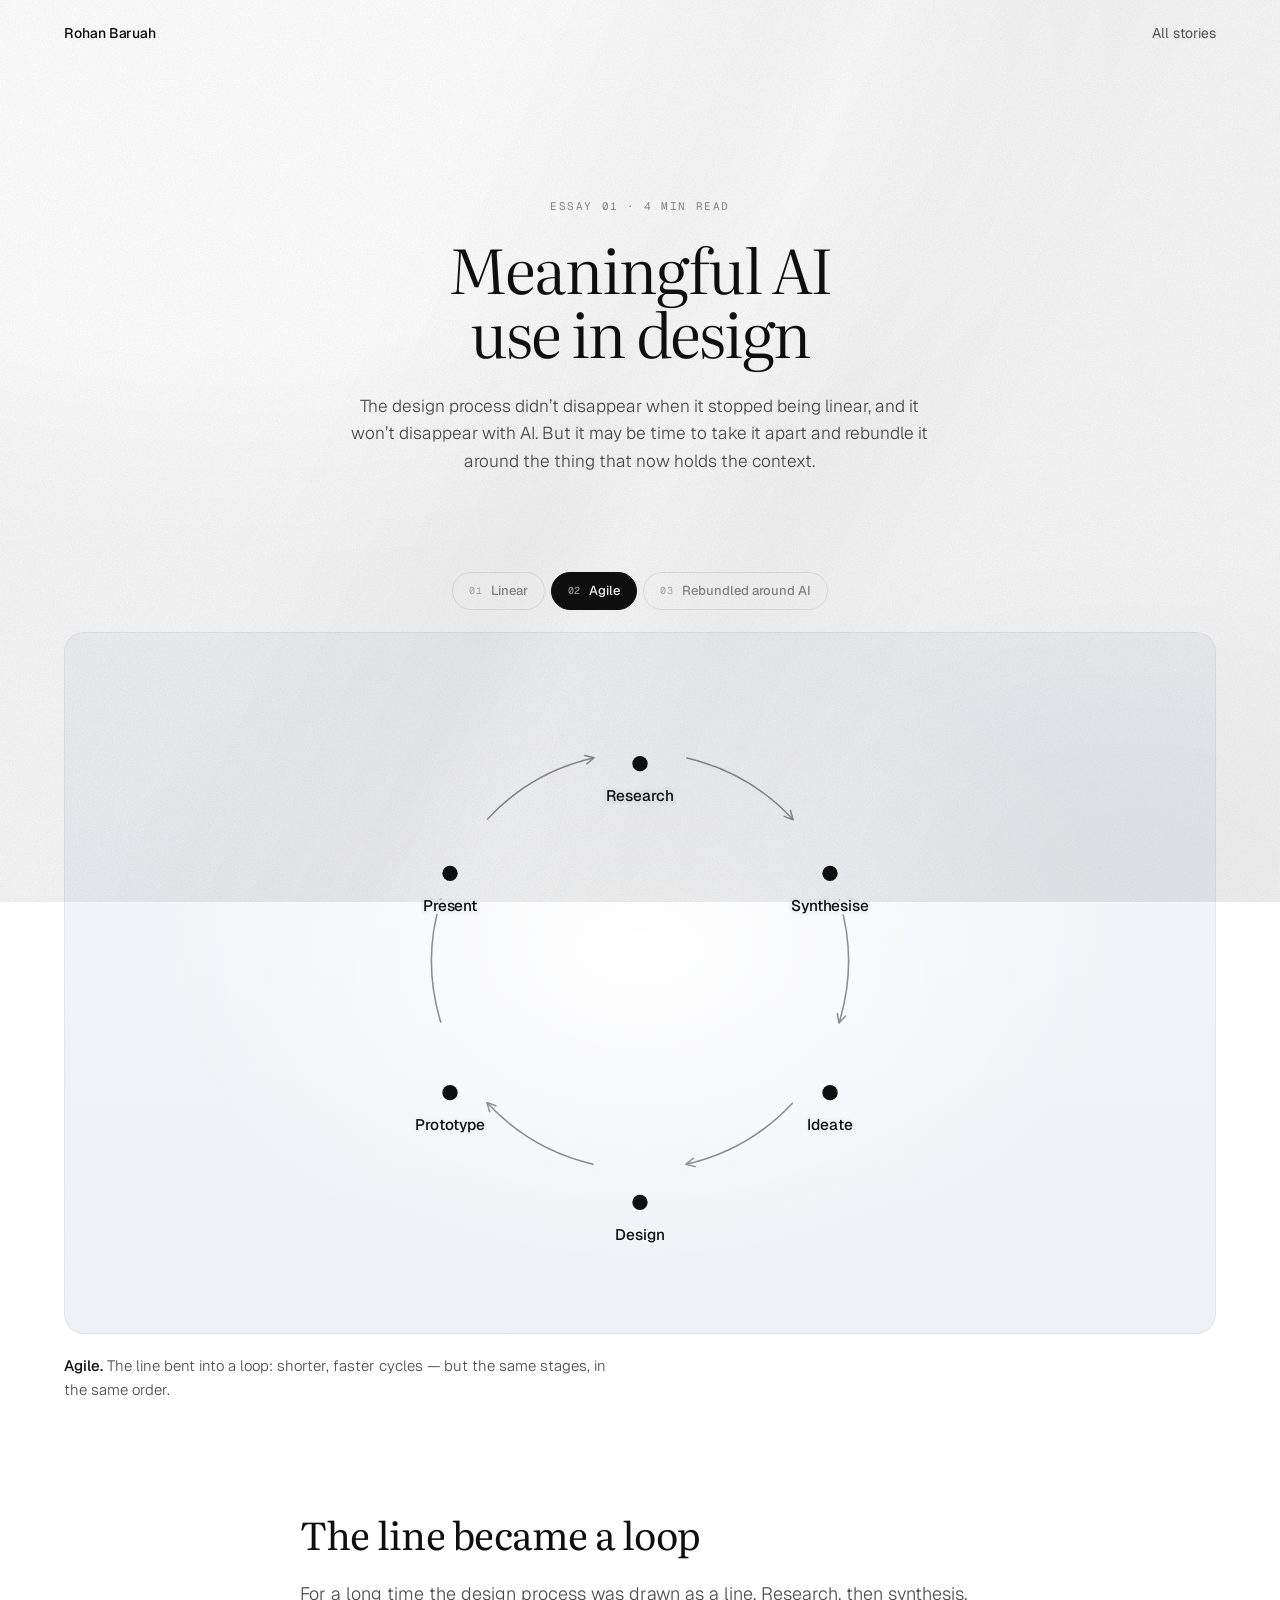
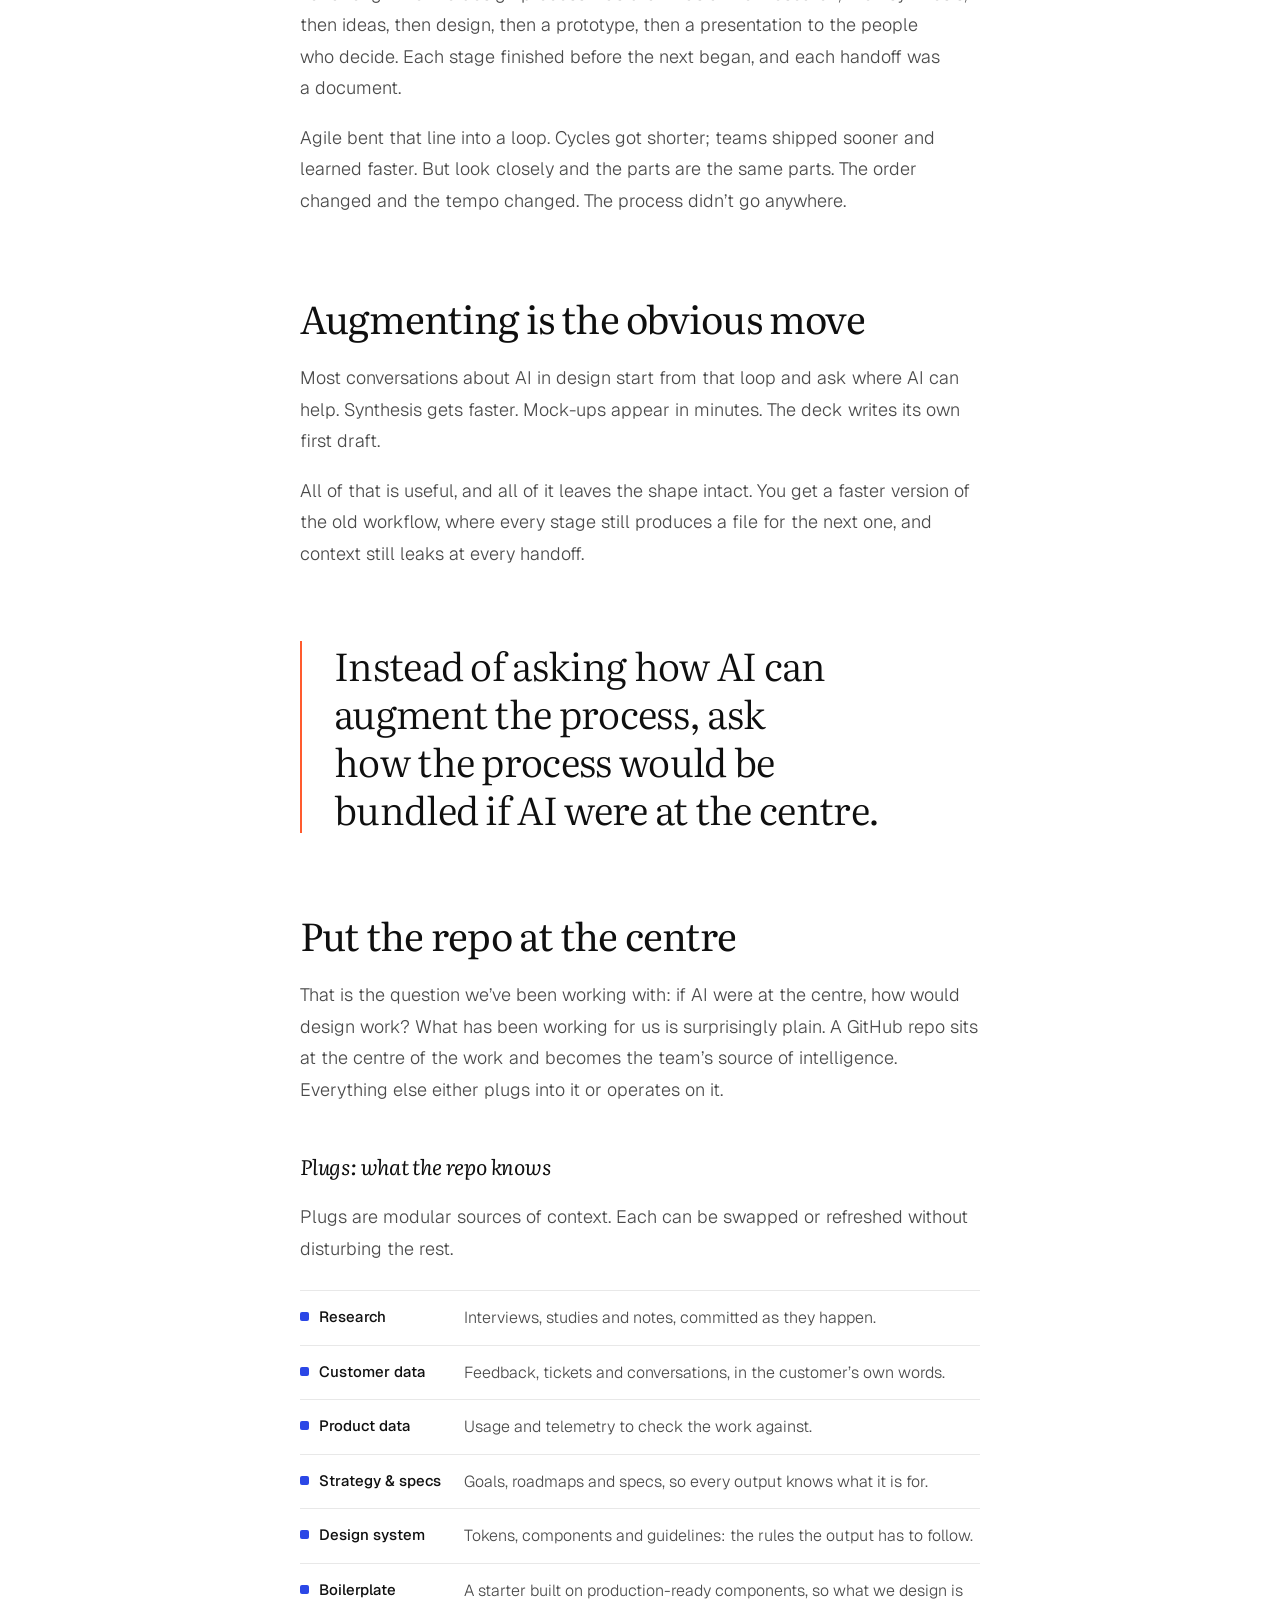
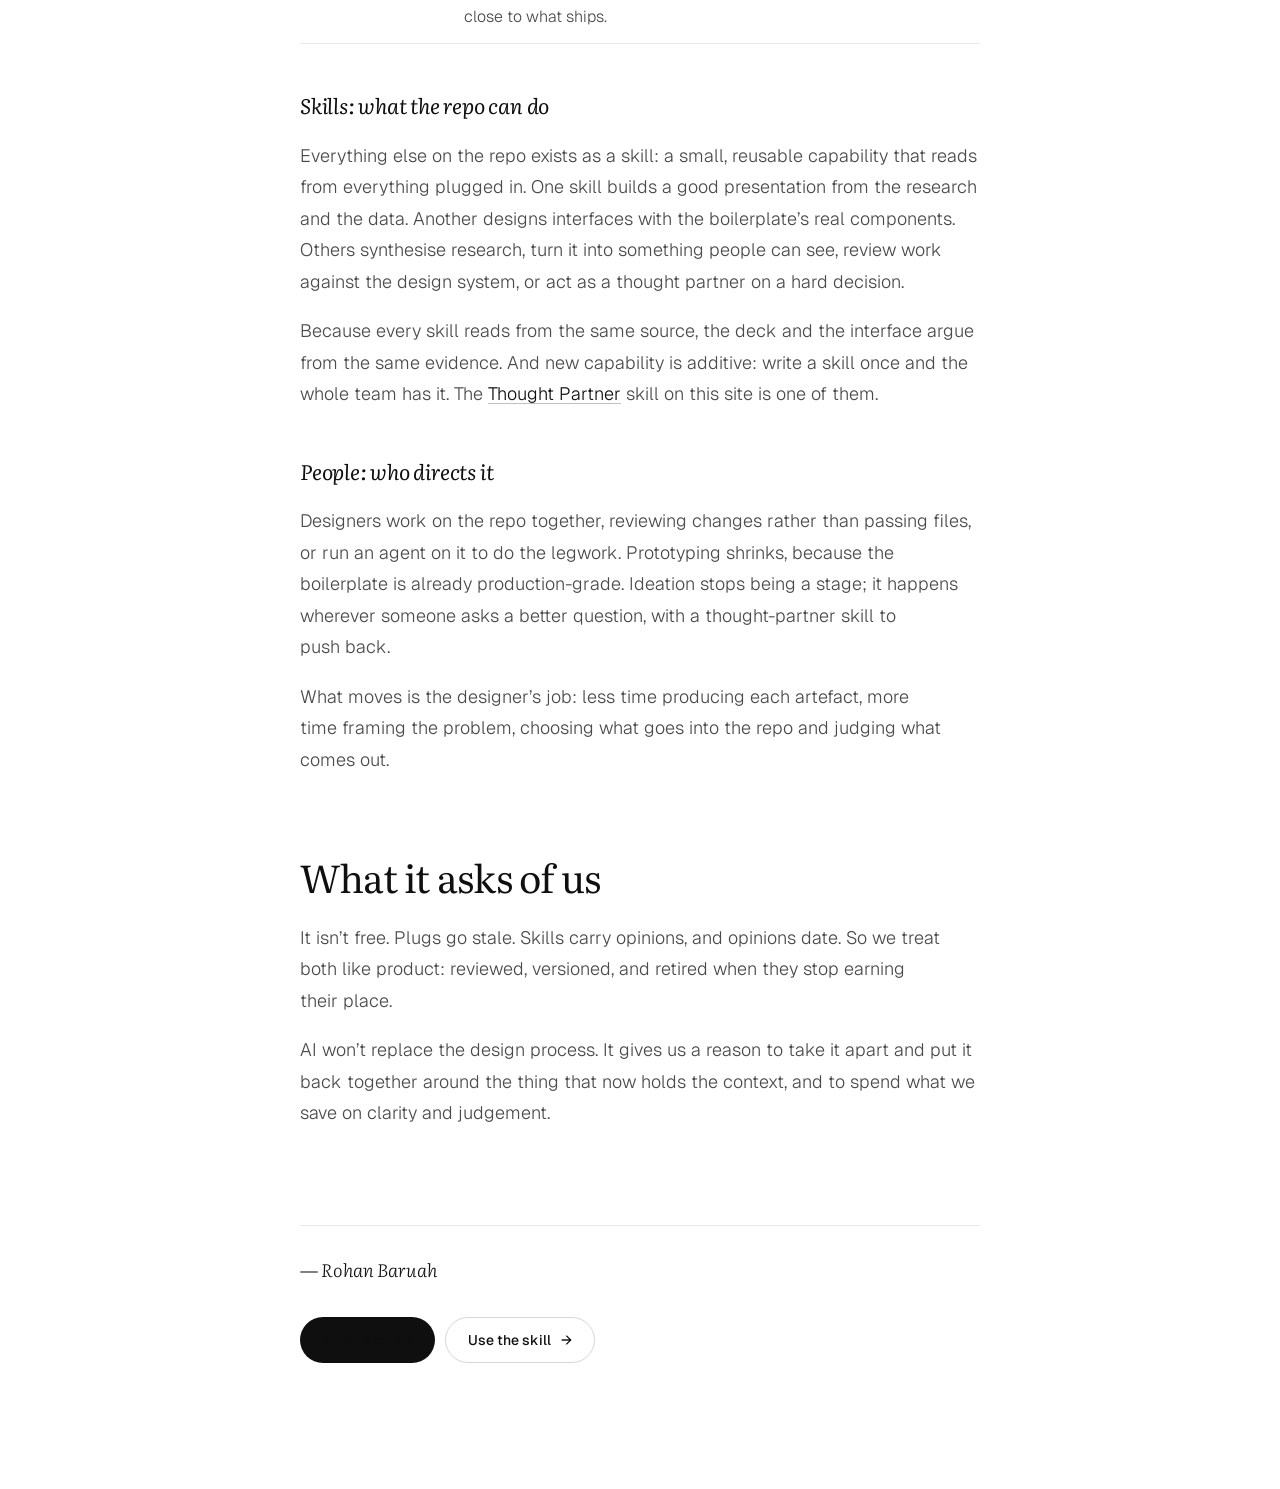
==== meaningful-ai-use-in-design.html @ e4d8b241 "Add files via upload" ====
<!doctype html>
<html lang="en">
<head>
  <meta charset="utf-8" />
  <meta name="viewport" content="width=device-width, initial-scale=1, viewport-fit=cover" />
  <title>Meaningful AI use in design — Rohan Baruah</title>
  <meta name="description" content="The design process didn’t disappear when it stopped being linear, and it won’t disappear with AI. It may be time to rebundle it around a repo that holds the context." />
  <link rel="icon" href="favicon.ico" sizes="any" />
  <link rel="icon" type="image/png" sizes="32x32" href="assets/favicon-32.png" />
  <link rel="apple-touch-icon" href="assets/apple-touch-icon.png" />
  <meta property="og:type" content="article" />
  <meta property="og:site_name" content="Rohan Baruah" />
  <meta property="og:title" content="Meaningful AI use in design — Rohan Baruah" />
  <meta property="og:description" content="The design process didn’t disappear when it stopped being linear, and it won’t disappear with AI. It may be time to rebundle it around a repo that holds the context." />
  <meta property="og:url" content="__SITE__meaningful-ai-use-in-design.html" />
  <meta property="og:image" content="__SITE__assets/og.png" />
  <meta property="og:image:width" content="1200" />
  <meta property="og:image:height" content="630" />
  <meta name="twitter:card" content="summary_large_image" />
  <meta name="theme-color" content="#FFFFFF" />
  <link rel="preconnect" href="https://fonts.googleapis.com" />
  <link rel="preconnect" href="https://fonts.gstatic.com" crossorigin />
  <link href="https://fonts.googleapis.com/css2?family=Literata:ital,opsz,wght@0,7..72,200..600;1,7..72,200..600&family=Geist:wght@300;400;500&family=Geist+Mono:wght@400&display=swap" rel="stylesheet" />
  <link rel="stylesheet" href="styles.css" />
  <script>document.documentElement.classList.add('js')</script>
</head>
<body class="is-ready page-article">
  <header class="nav" aria-label="Primary">
    <a class="nav__mark" href="index.html">Rohan Baruah</a>
    <nav class="nav__links"><a href="index.html#stories">All stories</a></nav>
  </header>

  <main>
    <header class="art__head">
      <p class="eyebrow">Essay 01 · 4 min read</p>
      <h1 class="art__title">Meaningful AI use in design</h1>
      <p class="art__dek">The design process didn’t disappear when it stopped being linear, and it won’t disappear with AI. But it may be time to take it apart and rebundle it around the thing that now holds the context.</p>
    </header>

    <!-- Interactive figure: linear → agile → rebundled around a repo -->
    <figure class="rb" id="rebundle" aria-labelledby="rb-cap">
      <div class="rb__tabs" role="group" aria-label="How the design process has been shaped">
        <button type="button" class="rb__tab" data-state="linear" aria-pressed="true"><span>01</span>Linear</button>
        <button type="button" class="rb__tab" data-state="agile" aria-pressed="false"><span>02</span>Agile</button>
        <button type="button" class="rb__tab" data-state="hub" aria-pressed="false"><span>03</span>Rebundled around AI</button>
      </div>
      <div class="rb__canvas"><svg class="rb__svg" role="img" aria-label="Diagram of the design process: first as a line, then as a loop, then rebundled around a central repo with plugs feeding it and skills operating on it."></svg></div>
      <figcaption class="rb__foot">
        <p class="rb__cap" id="rb-cap" aria-live="polite"></p>
        <ul class="rb__legend" aria-label="Legend">
          <li><i class="lg lg--plug"></i>Plug — what the repo knows</li>
          <li><i class="lg lg--skill"></i>Skill — what the repo can do</li>
          <li><i class="lg lg--person"></i>People — who directs it</li>
        </ul>
      </figcaption>
    </figure>

    <article class="art__body">
      <h2>The line became a loop</h2>
      <p>For a long time the design process was drawn as a line. Research, then synthesis, then ideas, then design, then a prototype, then a presentation to the people who decide. Each stage finished before the next began, and each handoff was a document.</p>
      <p>Agile bent that line into a loop. Cycles got shorter; teams shipped sooner and learned faster. But look closely and the parts are the same parts. The order changed and the tempo changed. The process didn’t go anywhere.</p>

      <h2>Augmenting is the obvious move</h2>
      <p>Most conversations about AI in design start from that loop and ask where AI can help. Synthesis gets faster. Mock-ups appear in minutes. The deck writes its own first draft.</p>
      <p>All of that is useful, and all of it leaves the shape intact. You get a faster version of the old workflow, where every stage still produces a file for the next one, and context still leaks at every handoff.</p>

      <blockquote class="art__pull">Instead of asking how AI can augment the process, ask how the process would be bundled if AI were at the centre.</blockquote>

      <h2>Put the repo at the centre</h2>
      <p>That is the question we’ve been working with: if AI were at the centre, how would design work? What has been working for us is surprisingly plain. A GitHub repo sits at the centre of the work and becomes the team’s source of intelligence. Everything else either plugs into it or operates on it.</p>

      <h3>Plugs: what the repo knows</h3>
      <p>Plugs are modular sources of context. Each can be swapped or refreshed without disturbing the rest.</p>
      <dl class="art__list">
        <div><dt>Research</dt><dd>Interviews, studies and notes, committed as they happen.</dd></div>
        <div><dt>Customer data</dt><dd>Feedback, tickets and conversations, in the customer’s own words.</dd></div>
        <div><dt>Product data</dt><dd>Usage and telemetry to check the work against.</dd></div>
        <div><dt>Strategy &amp; specs</dt><dd>Goals, roadmaps and specs, so every output knows what it is for.</dd></div>
        <div><dt>Design system</dt><dd>Tokens, components and guidelines: the rules the output has to follow.</dd></div>
        <div><dt>Boilerplate</dt><dd>A starter built on production-ready components, so what we design is close to what ships.</dd></div>
      </dl>

      <h3>Skills: what the repo can do</h3>
      <p>Everything else on the repo exists as a skill: a small, reusable capability that reads from everything plugged in. One skill builds a good presentation from the research and the data. Another designs interfaces with the boilerplate’s real components. Others synthesise research, turn it into something people can see, review work against the design system, or act as a thought partner on a hard decision.</p>
      <p>Because every skill reads from the same source, the deck and the interface argue from the same evidence. And new capability is additive: write a skill once and the whole team has it. The <a href="index.html#skill">Thought Partner</a> skill on this site is one of them.</p>

      <h3>People: who directs it</h3>
      <p>Designers work on the repo together, reviewing changes rather than passing files, or run an agent on it to do the legwork. Prototyping shrinks, because the boilerplate is already production-grade. Ideation stops being a stage; it happens wherever someone asks a better question, with a thought-partner skill to push back.</p>
      <p>What moves is the designer’s job: less time producing each artefact, more time framing the problem, choosing what goes into the repo and judging what comes out.</p>

      <h2>What it asks of us</h2>
      <p>It isn’t free. Plugs go stale. Skills carry opinions, and opinions date. So we treat both like product: reviewed, versioned, and retired when they stop earning their place.</p>
      <p>AI won’t replace the design process. It gives us a reason to take it apart and put it back together around the thing that now holds the context, and to spend what we save on clarity and judgement.</p>

      <footer class="art__end">
        <p class="art__sign">— Rohan Baruah</p>
        <div class="art__next">
          <a class="btn btn--ink" href="index.html#stories"><span aria-hidden="true">←</span> All stories</a>
          <a class="btn btn--ghost" href="index.html#skill">Use the skill <span aria-hidden="true">→</span></a>
        </div>
      </footer>
    </article>
  </main>

  <script src="ai-figure.js" defer></script>
</body>
</html>
---- styles.css ----
/* ──────────────────────────────────────────────
   Clarity & Judgement — landing page
   Display: Literata (optical sizes) · Body: Geist · Labels: Geist Mono
   ────────────────────────────────────────────── */

:root {
  /* Light — neutral, no warmth */
  --white: #FFFFFF;
  --mist: #F3F3F2;          /* Stories ground: just enough tone for light to read */
  --tile: #FAFAFA;
  --ink: #0F0F0F;
  --ink-2: #4A4A4A;
  --ink-3: #8C8C8C;
  --rule: rgba(0, 0, 0, .09);

  /* Dark */
  --night: #0A0A0A;
  --moon: #F2F2F2;
  --moon-2: #A3A3A3;
  --moon-3: #6B6B6B;
  --line-d: rgba(255, 255, 255, .1);

  --accent: #C4522A;
  --cobalt: #2B47E6;
  --ember: #FF5B2E;

  /* Type */
  --serif: "Literata", "Iowan Old Style", Georgia, serif;
  --sans: "Geist", ui-sans-serif, system-ui, -apple-system, "Segoe UI", sans-serif;
  --mono: "Geist Mono", ui-monospace, "SF Mono", Menlo, monospace;

  /* Type scale — one ladder for the whole site
     display  · the single word that opens the site
     h1       · section statements
     h2       · sub-statements, card names
     h3       · item titles
     lead     · the sentence that follows a headline
     body / small / label */
  --fs-display: clamp(64px, 12vw, 176px);
  --fs-h1: clamp(38px, 4.8vw, 64px);
  --fs-h2: clamp(28px, 3vw, 40px);
  --fs-h3: clamp(21px, 1.6vw, 24px);
  --fs-lead: clamp(17px, 1.35vw, 20px);
  --fs-body: 16px;
  --fs-small: 14px;
  --fs-label: 11px;

  --gutter: clamp(20px, 5vw, 72px);
  --ease: cubic-bezier(.2, .7, .1, 1);
}

*, *::before, *::after { box-sizing: border-box; }
html { scroll-behavior: smooth; -webkit-text-size-adjust: 100%; overflow-x: clip; }
body {
  margin: 0;
  background: var(--white);
  color: var(--ink);
  font-family: var(--sans);
  font-size: var(--fs-body);
  font-weight: 400;
  line-height: 1.6;
  -webkit-font-smoothing: antialiased;
  -moz-osx-font-smoothing: grayscale;
  text-rendering: optimizeLegibility;
  font-feature-settings: "ss01", "cv11";
  transition: background-color 1s var(--ease);
}
body.is-dark { background: var(--night); }

/* Frosted glass — a fixed pane over the page: fine grain + soft, uneven diffusion */
body::after {
  content: ""; position: fixed; inset: -2px; z-index: 45; pointer-events: none;
  background-image:
    url("data:image/svg+xml,%3Csvg xmlns='http://www.w3.org/2000/svg' width='220' height='220'%3E%3Cfilter id='n'%3E%3CfeTurbulence type='fractalNoise' baseFrequency='.85' numOctaves='3' stitchTiles='stitch'/%3E%3CfeColorMatrix values='0 0 0 0 0 0 0 0 0 0 0 0 0 0 0 0 0 0 .065 0'/%3E%3C/filter%3E%3Crect width='100%25' height='100%25' filter='url(%23n)'/%3E%3C/svg%3E"),
    radial-gradient(70% 55% at 18% 8%, rgba(0,0,0,0), rgba(0,0,0,0) 55%, rgba(0,0,0,.03)),
    radial-gradient(60% 50% at 88% 96%, rgba(20,30,60,.035), rgba(0,0,0,0) 70%),
    linear-gradient(115deg, rgba(0,0,0,0) 30%, rgba(0,0,0,.022) 46%, rgba(0,0,0,0) 52%, rgba(0,0,0,.014) 60%, rgba(0,0,0,0) 72%);
  background-size: 220px 220px, 100% 100%, 100% 100%, 100% 100%;
  mix-blend-mode: multiply;
  transition: opacity 1s var(--ease);
}
body.is-dark::after { mix-blend-mode: screen; opacity: .5; }

img, svg { display: block; max-width: 100%; }
a { color: inherit; text-decoration: none; }
::selection { background: var(--ink); color: var(--white); }

.visually-hidden {
  position: absolute !important; width: 1px; height: 1px; overflow: hidden;
  clip: rect(0 0 0 0); white-space: nowrap;
}

/* ── Type roles ── */
.serif, .hero__title, .stories__title, .skill__title, .skillcard__name, .work__lead, .essay__title {
  font-family: var(--serif);
  font-optical-sizing: auto;
  font-weight: 350;
}
.eyebrow, .essay__meta, .logos__label, .skillcard__tag, .skillcard__works li, .skillcard__how summary {
  font-family: var(--mono);
  font-size: var(--fs-label);
  font-weight: 400;
  letter-spacing: .14em;
  text-transform: uppercase;
}
.eyebrow { color: var(--ink-3); margin: 0 0 20px; }

/* ───────────── Nav ───────────── */
.nav {
  position: fixed; inset: 0 0 auto 0; z-index: 50;
  display: flex; justify-content: space-between; align-items: center;
  padding: 22px var(--gutter);
  color: #fff;
  mix-blend-mode: difference;
  font-size: var(--fs-small);
  opacity: 0;
  transition: opacity 1s var(--ease) 2.4s;
}
.is-ready .nav { opacity: 1; }
.nav__mark { font-weight: 500; letter-spacing: -.005em; }
.nav__links { display: flex; gap: clamp(16px, 3vw, 36px); }
.nav__links a { opacity: .72; transition: opacity .3s; }
.nav__links a:hover { opacity: 1; }

/* ───────────── Buttons ───────────── */
.btn {
  display: inline-flex; align-items: center; justify-content: center; gap: 10px;
  height: 46px; padding: 0 22px;
  border-radius: 999px;
  white-space: nowrap;
  font-size: var(--fs-small); font-weight: 500; letter-spacing: .005em;
  transition: transform .5s var(--ease), background-color .3s, color .3s, border-color .3s, box-shadow .5s var(--ease);
  -webkit-tap-highlight-color: transparent;
}
.btn:active { transform: scale(.98); }
.btn--ink { background: var(--ink); color: var(--white); }
.btn--ink:hover { box-shadow: 0 10px 30px -14px rgba(0,0,0,.5); transform: translateY(-1px); }
.btn--ghost { color: var(--ink); border: 1px solid rgba(0,0,0,.16); background: transparent; }
.btn--ghost:hover { border-color: var(--ink); }
.btn--light { background: var(--moon); color: var(--night); }
.btn--light:hover { background: #fff; box-shadow: 0 0 0 6px rgba(255,255,255,.06); }
.btn__meta { font-family: var(--mono); font-size: var(--fs-label); font-weight: 400; opacity: .5; }

.fold { position: relative; }

/* ───────────── Fold 1 · Hero ─────────────
   The page loads in: a soft grey veil lifts to clean white,
   then "Clarity" resolves out of a blur, then the line follows. */
.fold--hero {
  min-height: 100vh; min-height: 100svh;
  display: grid; place-items: center;
  padding: 16vh var(--gutter) 12vh;
  background: var(--white);
  overflow: hidden;
}
.hero__veil {
  position: absolute; inset: 0; z-index: 1; pointer-events: none;
  background: radial-gradient(120% 100% at 50% 45%, #E4E4E3 0%, #D6D6D5 100%);
}
.is-ready .hero__veil { animation: lift 1.8s var(--ease) .15s forwards; }
@keyframes lift { to { opacity: 0; } }

.hero__copy { position: relative; z-index: 2; text-align: center; max-width: 960px; }
.hero__title {
  margin: 0;
  font-size: var(--fs-display);
  font-weight: 300;
  line-height: .95;
  letter-spacing: -.04em;
  opacity: 0;
  filter: blur(22px);
}
.is-ready .hero__title { animation: focus 2.4s var(--ease) .9s forwards; }
@keyframes focus {
  0%   { opacity: 0;  filter: blur(22px); letter-spacing: .02em; }
  50%  { opacity: .75; filter: blur(5px); }
  100% { opacity: 1;  filter: blur(0);    letter-spacing: -.04em; }
}
.hero__line {
  margin: clamp(16px, 2vw, 26px) auto 0;
  font-size: var(--fs-lead);
  font-weight: 300;
  line-height: 1.5;
  color: var(--ink-2);
  max-width: 34em; text-wrap: balance;
}
.br-sm { display: none; }
.hero__cta { display: flex; gap: 10px; justify-content: center; flex-wrap: wrap; margin-top: clamp(32px, 4vw, 48px); }
.hero__about {
  max-width: 31em; margin: clamp(28px, 3.4vw, 40px) auto 0;
  font-size: 15px; font-weight: 300; line-height: 1.7; color: var(--ink-3);
  text-wrap: pretty;
}
.hero__line, .hero__about, .hero__cta { opacity: 0; transform: translateY(8px); }
.is-ready .hero__about { animation: rise 1.3s var(--ease) 2.6s forwards; }
.is-ready .hero__line { animation: rise 1.3s var(--ease) 2.3s forwards; }
.is-ready .hero__cta  { animation: rise 1.3s var(--ease) 3s forwards; }
@keyframes rise { to { opacity: 1; transform: none; } }

.scroll-cue {
  position: absolute; left: 50%; bottom: 28px; z-index: 2; transform: translateX(-50%);
  width: 1px; height: 44px; overflow: hidden;
  opacity: 0; transition: opacity 1s var(--ease) 3.4s;
}
.is-ready .scroll-cue { opacity: 1; }
.scroll-cue span {
  position: absolute; inset: 0; background: var(--ink-3);
  animation: cue 2.4s var(--ease) infinite;
}
@keyframes cue { 0% { transform: translateY(-100%); } 60%, 100% { transform: translateY(100%); } }

/* ───────────── Fold 2 · Stories ─────────────
   No fixture — just light rising from below the sentence. */
.fold--stories {
  background: linear-gradient(to bottom, var(--white) 0, var(--mist) clamp(120px, 22vh, 220px));
  padding-bottom: clamp(96px, 16vh, 180px);
  overflow-x: clip;
}
.stories__stage {
  position: relative;
  text-align: center;
  padding: clamp(120px, 22vh, 220px) var(--gutter) clamp(80px, 12vh, 130px);
}
.uplight { position: absolute; inset: 0; pointer-events: none; }
.uplight__beam {
  position: absolute; left: 50%; bottom: 0;
  width: min(110vw, 1000px); height: 120%;
  transform: translateX(-50%);
  filter: blur(34px);
  opacity: var(--lit, 0);
}
.uplight__beam::before {
  content: ""; position: absolute; inset: 0;
  clip-path: polygon(47% 100%, 53% 100%, 100% 0, 0 0);
  background: linear-gradient(to top, rgba(255,255,255,1) 0%, rgba(255,255,255,.75) 40%, rgba(255,255,255,0) 95%);
}
.uplight__pool {
  position: absolute; left: 50%; top: 58%;
  width: min(100vw, 900px); height: 70%;
  transform: translate(-50%, -50%);
  background: radial-gradient(closest-side, #fff, rgba(255,255,255,.6) 55%, rgba(255,255,255,0));
  opacity: var(--lit, 0);
}
.stories__stage .eyebrow, .stories__title { position: relative; z-index: 2; }
.stories__title {
  margin: 0;
  font-size: var(--fs-h1);
  line-height: 1.05;
  letter-spacing: -.025em;
  opacity: calc(.25 + var(--lit, 0) * .75);
  filter: blur(calc((1 - var(--lit, 0)) * 3px));
}
.stories__title em { font-style: italic; color: var(--ink-3); }

.essays {
  display: grid;
  grid-template-columns: repeat(3, minmax(0, 1fr));
  gap: clamp(20px, 2.4vw, 32px);
  max-width: 1280px;
  margin: 0 auto;
  padding: 0 var(--gutter);
  position: relative; z-index: 2;
}
.essay { display: block; }
.essay__thumb {
  margin: 0;
  aspect-ratio: 4 / 3;
  border-radius: 4px;
  overflow: hidden;
  position: relative;
  background: var(--white);
  box-shadow: 0 0 0 1px var(--rule);
  transition: transform .8s var(--ease), box-shadow .8s var(--ease);
}
.essay__thumb::after {
  content: ""; position: absolute; inset: 0; pointer-events: none;
  background: radial-gradient(50% 60% at var(--mx, 50%) var(--my, 0%), rgba(255,255,255,.16), rgba(255,255,255,0) 70%);
  opacity: 0; transition: opacity .6s var(--ease);
}
.essay:not(.is-soon):hover .essay__thumb { transform: translateY(-4px); box-shadow: 0 0 0 1px var(--rule), 0 24px 50px -30px rgba(0,0,0,.3); }
.essay:not(.is-soon):hover .essay__thumb::after { opacity: 1; }
.essay__thumb svg { width: 100%; height: 100%; }

.t-line { fill: none; stroke: #fff; stroke-width: 1.3; stroke-linecap: round; stroke-linejoin: round; }
.t-ghost { stroke-dasharray: 3 5; opacity: .5; }
.t-accent { stroke: #FFD27A; stroke-width: 1.6; stroke-dasharray: 200; stroke-dashoffset: 0; }
@keyframes draw { from { stroke-dashoffset: 200; } to { stroke-dashoffset: 0; } }
.t-dot { fill: #FFD27A; }
.t-smoke path { stroke-width: 1.1; opacity: .7; transform-origin: 50% 100%; transform-box: fill-box; }
.t-base { stroke: #fff; stroke-width: 1.3; stroke-linecap: round; opacity: .8; }

/* Meaningful AI — scattered tools rebundle around the repo on hover */
.t-field circle { fill: #fff; transition: transform 1.4s var(--ease); }
.essay:hover .t-field circle { transform: translate(var(--dx), var(--dy)); }
.t-glow { opacity: .5; transition: opacity 1s var(--ease); }
.essay:hover .t-glow { opacity: 1; }
.t-repo rect { fill: rgba(255,255,255,.1); stroke: #fff; stroke-width: 1.4; }
.t-repo path { fill: none; stroke: #fff; stroke-width: 1.4; stroke-linecap: round; }
.t-repo circle { fill: #fff; }
.t-node { transform: translate(var(--x0), var(--y0)); transition: transform 1.1s var(--ease); }
.t-node:nth-of-type(odd) { transition-delay: .06s; }
.essay:hover .t-node { transform: translate(var(--x1), var(--y1)); }
.t-plug rect { fill: var(--ember); }
.t-skill circle { fill: #fff; }
.t-wires path { fill: none; stroke: #fff; stroke-width: 1.1; opacity: .55; stroke-dasharray: 1; stroke-dashoffset: 1; transition: stroke-dashoffset .9s var(--ease) 0s; }
.essay:hover .t-wires path { stroke-dashoffset: 0; transition-delay: .7s; }

/* To process or not to — same principles, different dosage */
.t-ticks path { fill: none; stroke: rgba(255,255,255,.45); stroke-width: 1.2; stroke-linecap: round; }
.t-track rect { transition: opacity .6s var(--ease); }
.t-head { stroke: #fff; stroke-width: 1.5; stroke-linecap: round; opacity: 0; }
.essay:hover .t-head { animation: sweep 2.6s var(--ease) infinite; }
@keyframes sweep { 0% { opacity: 0; transform: translateX(0); } 8% { opacity: .9; } 85% { opacity: .9; } 100% { opacity: 0; transform: translateX(304px); } }

/* Coming soon */
.essay.is-soon { cursor: default; }
.essay.is-soon .essay__thumb { filter: saturate(.35); opacity: .5; }
.essay.is-soon .essay__title { color: var(--ink-3); }
.essay.is-soon .essay__title::after { content: none; }

.essay__meta { display: flex; justify-content: space-between; margin-top: 18px; color: var(--ink-3); }
.essay__title {
  margin: 8px 0 0;
  font-size: var(--fs-h3);
  font-weight: 400;
  line-height: 1.25; letter-spacing: -.01em;
}
.essay__title::after {
  content: " →"; font-family: var(--sans); font-size: .7em;
  display: inline-block; opacity: 0; transform: translateX(-6px);
  transition: opacity .5s var(--ease), transform .5s var(--ease);
}
.essay:hover .essay__title::after { opacity: .5; transform: none; }

/* ───────────── Fold 3 · Skill (dark) ───────────── */
.fold--skill {
  min-height: 100vh; min-height: 100svh;
  display: grid; align-items: center;
  padding: clamp(110px, 16vh, 180px) var(--gutter);
  color: var(--moon);
  overflow: hidden;
}
.fold--skill .eyebrow { color: var(--moon-3); }
.skill__glow {
  position: absolute; right: -10vw; top: 50%;
  width: 90vw; height: 90vw; max-width: 1100px; max-height: 1100px;
  transform: translateY(-50%);
  background: radial-gradient(closest-side, rgba(255,255,255,.08), rgba(255,255,255,.025) 50%, rgba(255,255,255,0));
  pointer-events: none;
  opacity: 0; transition: opacity 1.6s var(--ease) .3s;
}
.is-dark .skill__glow { opacity: 1; }
.skill__grid {
  position: relative;
  max-width: 1280px; width: 100%; margin: 0 auto;
  display: grid; grid-template-columns: 1.2fr .8fr; gap: clamp(48px, 7vw, 120px); align-items: center;
}
.skill__title {
  margin: 0;
  font-size: var(--fs-h1);
  line-height: 1.08; letter-spacing: -.025em;
}
.skill__title em { font-style: italic; color: var(--moon-2); }
.skill__desc {
  max-width: 32em;
  margin: clamp(22px, 2.6vw, 32px) 0 0;
  font-size: var(--fs-lead); font-weight: 300; line-height: 1.6;
  color: var(--moon-2);
}
.skill__desc--em { margin-top: 14px; color: var(--moon); font-weight: 400; }

.skillcard {
  position: relative;
  padding: clamp(28px, 3vw, 40px);
  border-radius: 16px;
  background: linear-gradient(160deg, rgba(255,255,255,.06), rgba(255,255,255,.015) 60%);
  box-shadow: inset 0 0 0 1px var(--line-d), 0 40px 120px -50px rgba(255,255,255,.12);
}
.skillcard::before {
  content: ""; position: absolute; left: 14%; right: 14%; top: 0; height: 1px;
  background: linear-gradient(90deg, transparent, rgba(255,255,255,.5), transparent);
}
.skillcard__top { display: flex; justify-content: space-between; align-items: center; }
.skillcard__icon {
  width: 42px; height: 42px; border-radius: 10px; display: grid; place-items: center;
  background: rgba(255,255,255,.05); box-shadow: inset 0 0 0 1px var(--line-d);
}
.skillcard__icon svg { width: 24px; height: 24px; fill: none; stroke: var(--moon); stroke-width: 1.4; stroke-linecap: round; }
.skillcard__icon .fill { fill: var(--accent); stroke: none; }
.skillcard__tag { letter-spacing: .08em; text-transform: none; color: var(--moon-3); }
.skillcard__name {
  margin: 28px 0 0;
  font-size: var(--fs-h2); line-height: 1.1; letter-spacing: -.02em;
}
.skillcard__what { margin: 12px 0 0; color: var(--moon-2); font-size: var(--fs-body); font-weight: 300; line-height: 1.65; }
.skillcard__works { list-style: none; display: flex; flex-wrap: wrap; gap: 6px; padding: 0; margin: 22px 0 0; }
.skillcard__works li {
  letter-spacing: .04em; text-transform: none; color: var(--moon-2);
  padding: 5px 10px; border-radius: 999px; box-shadow: inset 0 0 0 1px rgba(255,255,255,.12);
}
.skillcard__actions { display: flex; align-items: center; gap: 22px; flex-wrap: wrap; margin-top: 30px; }
.link-light { font-size: var(--fs-small); color: var(--moon-2); transition: color .3s; }
.link-light:hover { color: var(--moon); }
.skillcard__how { margin-top: 26px; border-top: 1px solid rgba(255,255,255,.08); padding-top: 16px; font-size: var(--fs-small); color: var(--moon-2); }
.skillcard__how summary { cursor: pointer; list-style: none; letter-spacing: .12em; color: var(--moon-3); }
.skillcard__how summary::-webkit-details-marker { display: none; }
.skillcard__how summary::after { content: " +"; }
.skillcard__how[open] summary::after { content: " −"; }
.skillcard__how ol { margin: 14px 0 0; padding-left: 18px; line-height: 1.6; }
.skillcard__how li + li { margin-top: 8px; }
.skillcard__how b { color: var(--moon); font-weight: 500; }
.skillcard__how code { font-family: var(--mono); font-size: 12px; padding: 1px 5px; border-radius: 4px; background: rgba(255,255,255,.07); }

/* ───────────── Fold 4 · Work / credibility ───────────── */
.fold--work {
  background: var(--white);
  padding: clamp(110px, 18vh, 200px) var(--gutter) 0;
}
.work__inner { max-width: 960px; margin: 0 auto; }
.work__lead {
  margin: 0;
  font-size: var(--fs-h2);
  line-height: 1.2; letter-spacing: -.02em;
}
.work__lead em { font-style: italic; }
.work__body {
  max-width: 38em;
  margin: clamp(20px, 2.4vw, 28px) 0 0;
  font-size: var(--fs-lead); font-weight: 300; line-height: 1.65;
  color: var(--ink-2);
}
.work__cta { display: flex; gap: 10px; flex-wrap: wrap; margin-top: clamp(32px, 4vw, 44px); }
.btn--icon { width: 46px; padding: 0; justify-content: center; }
.btn--icon svg { width: 18px; height: 18px; fill: currentColor; }

.logos { max-width: 1200px; margin: clamp(100px, 16vh, 160px) auto 0; border-top: 1px solid var(--rule); padding-top: 40px; }
.logos__label { margin: 0 0 clamp(36px, 5vw, 56px); text-align: center; color: var(--ink-3); }
.logos__grid {
  --k: 1;
  list-style: none; margin: 0; padding: 0;
  display: flex; flex-wrap: wrap; justify-content: center; align-items: center;
  gap: clamp(30px, 4vw, 48px) clamp(36px, 5.2vw, 72px);
}
.logos__grid li { height: calc(var(--h) * 1px * var(--k)); opacity: .42; transition: opacity .5s var(--ease); }
.logos__grid li:hover { opacity: .95; }
.logos__grid img, .logos__grid svg { height: 100%; width: auto; max-width: none; }
.logo-ms rect { fill: var(--ink); }
.logo-ms text { fill: var(--ink); font-family: "Segoe UI", var(--sans); font-size: 17.5px; font-weight: 600; letter-spacing: -.01em; }

.foot {
  max-width: 1200px; margin: clamp(90px, 14vh, 150px) auto 0;
  display: flex; justify-content: space-between; gap: 16px;
  padding-top: 22px; border-top: 1px solid var(--rule);
  font-size: 13px; color: var(--ink-3);
}
.foot a:hover { color: var(--ink); }

/* ───────────── Fold 5 · In their words ───────────── */
.fold--words {
  background: var(--white);
  padding: clamp(120px, 20vh, 220px) var(--gutter) 40px;
}
.words__inner { max-width: 960px; margin: 0 auto; }
.words__head { display: flex; justify-content: space-between; align-items: baseline; gap: 16px; }
.words__head .eyebrow { margin: 0; }
.words__count { margin: 0; font-family: var(--mono); font-size: var(--fs-label); letter-spacing: .12em; color: var(--ink-3); font-variant-numeric: tabular-nums; }
.words__n { color: var(--ink); }

.words__stage { margin-top: clamp(28px, 4vw, 44px); }
.words__list { list-style: none; margin: 0; padding: 0; display: grid; }
.rec { grid-area: 1 / 1; }
.js .rec { opacity: 0; visibility: hidden; filter: blur(8px); transform: translateY(8px);
  transition: opacity .9s var(--ease), filter .9s var(--ease), transform .9s var(--ease), visibility 0s linear .9s; }
.js .rec.is-current { opacity: 1; visibility: visible; filter: none; transform: none;
  transition: opacity 1.1s var(--ease) .25s, filter 1.1s var(--ease) .25s, transform 1.1s var(--ease) .25s, visibility 0s; }
html:not(.js) .rec { grid-area: auto; }
html:not(.js) .rec + .rec { margin-top: 64px; }

.rec__quote {
  margin: 0; max-width: 24em;
  font-family: var(--serif); font-weight: 350; font-optical-sizing: auto;
  font-size: var(--fs-h2); line-height: 1.24; letter-spacing: -.018em;
  color: var(--ink); text-wrap: pretty;
}
.rec__quote::before { content: "“"; }
.rec__quote::after { content: "”"; }
.rec__who { margin: clamp(24px, 3vw, 32px) 0 0; display: flex; flex-wrap: wrap; align-items: baseline; gap: 4px 12px; font-size: 15px; }
.rec__who a { font-weight: 500; color: var(--ink); }
.rec__who a:hover { text-decoration: underline; text-underline-offset: 3px; }
.rec__who span { color: var(--ink-3); }

.rec__full { margin-top: 18px; }
.rec__full summary {
  display: inline-block; cursor: pointer; list-style: none;
  font-family: var(--mono); font-size: var(--fs-label); letter-spacing: .12em; text-transform: uppercase; color: var(--ink-3);
}
.rec__full summary::-webkit-details-marker { display: none; }
.rec__full summary::after { content: " +"; }
.rec__full[open] summary::after { content: " −"; }
.rec__full summary:hover { color: var(--ink); }
.rec__full p { max-width: 40em; margin: 16px 0 0; font-weight: 300; font-size: 16px; line-height: 1.7; color: var(--ink-2); }
.rec__full p:first-of-type { margin-top: 20px; }

.words__ctrl { display: flex; align-items: center; gap: 8px; margin-top: clamp(40px, 5vw, 56px); }
.words__bar { flex: 1; height: 1px; background: var(--rule); margin-right: 16px; overflow: hidden; }
.words__bar i { display: block; height: 100%; background: var(--ink); transform-origin: 0 50%; transform: scaleX(var(--t, 0)); }
.words__btn {
  width: 44px; height: 44px; border-radius: 50%;
  border: 1px solid rgba(0,0,0,.16); background: transparent; color: var(--ink);
  font: inherit; font-size: 16px; cursor: pointer;
  transition: border-color .3s var(--ease), transform .2s var(--ease);
}
.words__btn:hover { border-color: var(--ink); }
.words__btn:active { transform: scale(.95); }
.words__btn:focus-visible, .rec__full summary:focus-visible { outline: 2px solid var(--ink); outline-offset: 3px; }
html:not(.js) .words__ctrl, html:not(.js) .words__count { display: none; }
.words__source { margin: 20px 0 0; font-size: 13px; }
.words__source a { color: var(--ink-3); }
.words__source a:hover { color: var(--ink); }

/* ───────────── Article ───────────── */
.page-article { background: var(--white); }
.art__head { max-width: 860px; margin: 0 auto; padding: clamp(140px, 22vh, 200px) var(--gutter) 0; text-align: center; }
.art__title {
  margin: 0; font-family: var(--serif); font-optical-sizing: auto; font-weight: 350;
  font-size: var(--fs-h1); line-height: 1.05; letter-spacing: -.028em; text-wrap: balance;
}
.art__dek { max-width: 34em; margin: clamp(20px, 2.4vw, 28px) auto 0; font-size: var(--fs-lead); font-weight: 300; line-height: 1.6; color: var(--ink-2); text-wrap: pretty; }

.art__body { max-width: 680px; margin: 0 auto; padding: clamp(64px, 9vw, 110px) var(--gutter) clamp(100px, 14vh, 160px); box-sizing: content-box; }
.art__body h2 {
  margin: clamp(56px, 7vw, 80px) 0 0; font-family: var(--serif); font-optical-sizing: auto; font-weight: 400;
  font-size: var(--fs-h2); line-height: 1.15; letter-spacing: -.02em;
}
.art__body h2:first-child { margin-top: 0; }
.art__body h3 { margin: 44px 0 0; font-family: var(--serif); font-weight: 400; font-style: italic; font-size: var(--fs-h3); letter-spacing: -.01em; }
.art__body p { margin: 18px 0 0; font-size: 18px; font-weight: 300; line-height: 1.75; color: var(--ink-2); text-wrap: pretty; }
.art__body h2 + p { margin-top: 22px; }
.art__body a { color: var(--ink); text-decoration: underline; text-decoration-color: rgba(0,0,0,.25); text-underline-offset: 3px; transition: text-decoration-color .3s; }
.art__body a:hover { text-decoration-color: var(--ink); }
.art__body .btn { text-decoration: none; }
.art__pull {
  margin: clamp(48px, 6vw, 72px) 0; padding: 0 0 0 clamp(20px, 3vw, 32px);
  border-left: 2px solid var(--ember);
  font-family: var(--serif); font-weight: 350; font-optical-sizing: auto;
  font-size: var(--fs-h2); line-height: 1.25; letter-spacing: -.018em; color: var(--ink); text-wrap: balance;
}
.art__list { margin: 26px 0 0; border-top: 1px solid var(--rule); }
.art__list div { display: grid; grid-template-columns: 9em 1fr; gap: 6px 20px; padding: 14px 0; border-bottom: 1px solid var(--rule); }
.art__list dt { font-weight: 500; font-size: 15px; display: flex; align-items: baseline; gap: 10px; }
.art__list dt::before { content: ""; width: 9px; height: 9px; border-radius: 2px; background: var(--cobalt); flex: none; transform: translateY(-1px); }
.art__list dd { margin: 0; font-size: 16px; font-weight: 300; line-height: 1.6; color: var(--ink-2); }
.art__end { margin-top: clamp(64px, 8vw, 96px); padding-top: 28px; border-top: 1px solid var(--rule); }
.art__sign { font-family: var(--serif) !important; font-style: italic; color: var(--ink) !important; margin: 0 !important; }
.art__next { display: flex; flex-wrap: wrap; gap: 10px; margin-top: 32px; }

/* ── The rebundling figure ── */
.rb {
  max-width: 1200px; margin: clamp(56px, 8vw, 96px) auto 0; padding: 0 var(--gutter);
  box-sizing: content-box;
}
.rb__tabs { display: flex; justify-content: center; flex-wrap: wrap; gap: 6px; }
.rb__tab {
  display: inline-flex; align-items: baseline; gap: 8px; height: 38px; padding: 0 16px; border-radius: 999px;
  border: 1px solid var(--rule); background: transparent; color: var(--ink-3); cursor: pointer;
  font: 500 13px/1 var(--sans); transition: color .3s, border-color .3s, background-color .3s;
  align-items: center;
}
.rb__tab span { font-family: var(--mono); font-size: 10px; font-weight: 400; letter-spacing: .08em; opacity: .7; }
.rb__tab:hover { color: var(--ink); border-color: rgba(0,0,0,.2); }
.rb__tab[aria-pressed="true"] { color: var(--white); background: var(--ink); border-color: var(--ink); }
.rb__tab:focus-visible { outline: 2px solid var(--ink); outline-offset: 3px; }

.rb__canvas {
  margin-top: 22px; border-radius: 20px; overflow: hidden;
  background:
    radial-gradient(60% 70% at 50% 45%, #FFFFFF 0%, rgba(255,255,255,0) 70%),
    linear-gradient(180deg, #F6F7FB, #EEF0F6);
  box-shadow: inset 0 0 0 1px rgba(20,30,80,.06);
}
.rb__svg { display: block; width: 100%; height: auto; max-height: 78vh; margin: 0 auto; overflow: visible; color: var(--ink-3); }

.rb__node { transition: transform 1s var(--ease); cursor: default; outline: none; }
.rb__node[role="button"] { cursor: pointer; }
.is-instant .rb__node, .is-instant .rb__node * { transition: none !important; }
.rb__halo { fill: none; stroke: currentColor; stroke-width: 1.2; opacity: 0; transition: opacity .3s; }
.rb__dot { fill: var(--ink); transition: fill .6s var(--ease), opacity .6s var(--ease), r .6s var(--ease); }
.rb__sq { fill: var(--cobalt); opacity: 0; transform: scale(.4); transform-box: fill-box; transform-origin: center; transition: opacity .6s var(--ease), transform .6s var(--ease); }
.rb__label {
  font: 500 14px var(--sans); fill: var(--ink); letter-spacing: -.005em;
  paint-order: stroke; stroke: #F2F4F9; stroke-width: 6px; stroke-linejoin: round;
  transition: opacity .35s var(--ease);
}
.is-portrait .rb__label { font-size: 13px; }
.is-moving .rb__label { opacity: 0; }

.rb__node[data-kind="hidden"], .rb__node[data-kind="gone"] { opacity: 0; pointer-events: none; }
.rb__node { transition: transform 1s var(--ease), opacity .7s var(--ease); }
.rb__node[data-kind="gone"] .rb__dot { r: 2; }
.rb__node[data-kind="plug"] .rb__dot { opacity: 0; }
.rb__node[data-kind="plug"] .rb__sq { opacity: 1; transform: none; }
.rb__node[data-kind="plug"] { color: var(--cobalt); }
.rb__node[data-kind="skill"] .rb__dot { fill: var(--ember); r: 8; }
.rb__node[data-kind="skill"] { color: var(--ember); }
.rb__node[data-kind="person"] .rb__dot { fill: var(--white); stroke: var(--ink); stroke-width: 1.4; }
.rb__node[data-kind="person"] .rb__label { fill: var(--ink-2); font-weight: 400; }

.rb__repo { opacity: 0; transition: opacity .8s var(--ease) .2s; pointer-events: none; outline: none; }
[data-state="hub"] .rb__repo { opacity: 1; pointer-events: auto; cursor: pointer; }
.rb__repo rect { fill: var(--ink); }
.rb__repo.is-on rect { fill: #000; }
.rb__glyph path { fill: none; stroke: var(--white); stroke-width: 1.6; stroke-linecap: round; }
.rb__glyph circle { fill: var(--white); }
.rb__repoT { fill: var(--white); font: 400 26px var(--serif); text-anchor: middle; letter-spacing: -.01em; }
.rb__repoS { fill: rgba(255,255,255,.55); font: 400 10px var(--mono); text-anchor: middle; letter-spacing: .12em; text-transform: uppercase; }
.is-portrait .rb__repoT { font-size: 22px; }
.is-portrait .rb__repoS { font-size: 9px; }

.rb__set { opacity: 1; transition: opacity .45s var(--ease); }
.rb__set.is-out { opacity: 0; }
.rb__wire { fill: none; stroke-width: 1.4; stroke-linecap: round; stroke-dasharray: 1; stroke-dashoffset: 1; transition: stroke-dashoffset 1s var(--ease) .55s, opacity .3s, stroke-width .3s; }
.rb__set.is-in .rb__wire { stroke-dashoffset: 0; }
.rb__set .rb__wire[marker-end] { stroke-dasharray: none; stroke-dashoffset: 0; opacity: 0; transition: opacity .6s var(--ease) .6s; }
.rb__set.is-in .rb__wire[marker-end] { opacity: 1; }
.w-stage { stroke: var(--ink-3); color: var(--ink-3); }
.w-plug { stroke: var(--cobalt); opacity: .5; }
.w-skill { stroke: var(--ember); opacity: .55; }
.w-person { stroke: var(--ink-3); stroke-dasharray: .012 .02 !important; stroke-dashoffset: 0 !important; opacity: 0; transition: opacity .6s var(--ease) 1s !important; }
.rb__set.is-in .w-person { opacity: .7; }
.rb__pulse { opacity: 0; transition: opacity .6s var(--ease) 1.4s; }
.rb__set.is-in .rb__pulse { opacity: 1; }
.p-plug { fill: var(--cobalt); }
.p-skill { fill: var(--ember); }

.rb__group { opacity: 0; transition: opacity .8s var(--ease) .3s; pointer-events: none; }
[data-state="hub"] .rb__group { opacity: 1; }
.rb__group rect { stroke-width: 1; }
.g-plug rect { fill: rgba(43,71,230,.045); stroke: rgba(43,71,230,.14); }
.g-skill rect { fill: rgba(255,91,46,.05); stroke: rgba(255,91,46,.18); }
.rb__gT { font: 400 10.5px var(--mono); letter-spacing: .14em; text-transform: uppercase; }
.g-plug .rb__gT { fill: var(--cobalt); }
.g-skill .rb__gT { fill: #D9461E; }
.rb__gS { font: 400 12.5px var(--sans); fill: var(--ink-3); }
.is-focus .rb__group { opacity: .45; }

/* Focus a part: everything else steps back */
.is-focus .rb__node:not(.is-on):not([data-kind="gone"]), .is-focus .rb__wire:not(.is-on), .is-focus .rb__pulse:not(.is-on) { opacity: .18; }
.is-focus .rb__node:not(.is-on):not([data-kind="gone"]) { transition: opacity .3s, transform 1s var(--ease); }
.is-focus .rb__wire.is-on { opacity: 1; stroke-width: 2; }
.rb__node.is-on .rb__halo { opacity: .35; }
.rb__node:focus-visible .rb__halo { opacity: .7; }

.rb__foot { display: flex; justify-content: space-between; align-items: flex-start; gap: 16px 40px; flex-wrap: wrap; margin-top: 20px; }
.rb__cap { flex: 1 1 420px; max-width: 44em; margin: 0; min-height: 3.2em; font-size: 15px; font-weight: 300; line-height: 1.6; color: var(--ink-2); }
.rb__cap b { font-weight: 500; color: var(--ink); }
.rb__kind { font-family: var(--mono); font-size: 10.5px; letter-spacing: .1em; text-transform: uppercase; color: var(--ink-3); }
.rb__legend { list-style: none; margin: 0; padding: 0; display: flex; flex-wrap: wrap; gap: 8px 20px; font-size: 13px; color: var(--ink-3); transition: opacity .6s; }
.rb__legend li { display: flex; align-items: center; gap: 8px; }
.lg { width: 10px; height: 10px; flex: none; }
.lg--plug { background: var(--cobalt); border-radius: 2px; }
.lg--skill { background: var(--ember); border-radius: 50%; }
.lg--person { border: 1.4px solid var(--ink); border-radius: 50%; }
.rb:not([data-state="hub"]) .rb__legend { opacity: 0; }

@media (max-width: 560px) {
  .rb__tab { padding: 0 12px; font-size: 12px; }
  .rb__canvas { border-radius: 14px; margin-left: calc(var(--gutter) * -.5); margin-right: calc(var(--gutter) * -.5); }
  .rb__svg { max-height: none; }
  .art__list div { grid-template-columns: 1fr; }
  .art__body p { font-size: 17px; }
}

/* ── To process or not to: the dosage figure ── */
.pd { --p0: #0B3A2E; --p1: #3C9A78; --p2: #8FD1AE; --p3: #F2B544; --p4: #FF5B2E; --p5: #B7C7BE;
  max-width: 1100px; margin: clamp(56px, 8vw, 96px) auto 0; padding: 0 var(--gutter); box-sizing: content-box; }
.pd__tabs { display: flex; justify-content: center; flex-wrap: wrap; gap: 6px; }
.pd__tab {
  height: 38px; padding: 0 16px; border-radius: 999px; border: 1px solid var(--rule); background: transparent;
  color: var(--ink-3); cursor: pointer; font: 500 13px/1 var(--sans); transition: color .3s, border-color .3s, background-color .3s;
}
.pd__tab:hover { color: var(--ink); border-color: rgba(0,0,0,.2); }
.pd__tab[aria-pressed="true"] { color: #fff; background: #0F4A3A; border-color: #0F4A3A; }
.pd__tab:focus-visible { outline: 2px solid var(--ink); outline-offset: 3px; }

.pd__panel {
  margin-top: 22px; border-radius: 20px; padding: clamp(28px, 5vw, 64px) clamp(20px, 5vw, 64px) clamp(24px, 4vw, 44px);
  background: radial-gradient(70% 80% at 50% 40%, #FFFFFF 0%, rgba(255,255,255,0) 70%), linear-gradient(180deg, #F4F8F5, #ECF2EE);
  box-shadow: inset 0 0 0 1px rgba(15,74,58,.07);
}
.pd__ruler { display: flex; justify-content: space-between; align-items: baseline; font: 400 10.5px var(--mono); letter-spacing: .14em; text-transform: uppercase; color: var(--ink-3); }
.pd__passes { color: #0F4A3A; }
.pd__track { display: flex; height: clamp(56px, 8vw, 84px); margin-top: 14px; }
.pd__seg { position: relative; flex: 0 1 0; min-width: 0; transition: flex-grow 1.1s var(--ease); cursor: default; }
.pd__seg::before {
  content: ""; position: absolute; inset: 0 1.5px; border-radius: 6px; background: var(--c);
  transition: opacity .35s var(--ease), transform .35s var(--ease), inset .6s var(--ease);
}
.pd__seg.is-off::before { inset: 0; opacity: 0; }
.pd__seg.is-start:not([data-pass="0"]):not(.is-off)::after {
  content: ""; position: absolute; left: 0; top: -10px; bottom: -10px; width: 1px; background: rgba(15,74,58,.25);
}
.pd__seg[data-p="0"] { --c: var(--p0); } .pd__seg[data-p="1"] { --c: var(--p1); } .pd__seg[data-p="2"] { --c: var(--p2); }
.pd__seg[data-p="3"] { --c: var(--p3); } .pd__seg[data-p="4"] { --c: var(--p4); } .pd__seg[data-p="5"] { --c: var(--p5); }
.pd.is-focus .pd__seg:not(.is-on)::before { opacity: .18; }
.pd__seg.is-on::before { transform: scaleY(1.08); }

.pd__meters { display: flex; flex-wrap: wrap; gap: 12px 40px; margin: clamp(24px, 3vw, 36px) 0 0; }
.pd__meters div { display: flex; align-items: center; gap: 12px; }
.pd__meters dt { font-size: 13px; color: var(--ink-3); }
.pd__dots { margin: 0; display: flex; gap: 5px; }
.pd__dots i { width: 8px; height: 8px; border-radius: 50%; background: rgba(15,74,58,.14); transition: background-color .5s var(--ease); }
.pd__dots i.on { background: #0F4A3A; }

.pd__foot { display: flex; justify-content: space-between; align-items: flex-start; gap: 16px 40px; flex-wrap: wrap; margin-top: 20px; }
.pd__cap { flex: 1 1 420px; max-width: 44em; margin: 0; min-height: 3.2em; font-size: 15px; font-weight: 300; line-height: 1.6; color: var(--ink-2); }
.pd__cap b { font-weight: 500; color: var(--ink); }
.pd__kind { font-family: var(--mono); font-size: 10.5px; letter-spacing: .1em; text-transform: uppercase; color: var(--ink-3); }
.pd__legend { list-style: none; margin: 0; padding: 0; display: grid; grid-template-columns: repeat(3, auto); gap: 8px 20px; font-size: 13px; color: var(--ink-3); }
.pd__legend li { display: flex; align-items: center; gap: 8px; cursor: default; transition: color .3s; }
.pd__legend li.is-on { color: var(--ink); }
.pd__legend i { width: 10px; height: 10px; border-radius: 3px; flex: none; }
.pd__legend li[data-p="0"] i { background: var(--p0); } .pd__legend li[data-p="1"] i { background: var(--p1); }
.pd__legend li[data-p="2"] i { background: var(--p2); } .pd__legend li[data-p="3"] i { background: var(--p3); }
.pd__legend li[data-p="4"] i { background: var(--p4); } .pd__legend li[data-p="5"] i { background: var(--p5); }

.art__pull--green { border-left-color: #2F8466; }
.art__list--principles dt[data-p="0"]::before { background: #0B3A2E; }
.art__list--principles dt[data-p="1"]::before { background: #3C9A78; }
.art__list--principles dt[data-p="2"]::before { background: #8FD1AE; }
.art__list--principles dt[data-p="3"]::before { background: #F2B544; }
.art__list--principles dt[data-p="4"]::before { background: #FF5B2E; }
.art__list--principles dt[data-p="5"]::before { background: #B7C7BE; }
.art__list--q dt::before { background: var(--ink); border-radius: 50%; }
.art__list--q div { grid-template-columns: 11em 1fr; }

@media (max-width: 560px) {
  .pd__tab { padding: 0 12px; font-size: 12px; }
  .pd__panel { margin-left: calc(var(--gutter) * -.5); margin-right: calc(var(--gutter) * -.5); border-radius: 14px; }
  .pd__seg::before { inset: 0 1px; border-radius: 4px; }
  .pd__legend { grid-template-columns: repeat(2, auto); }
  .art__list--q div { grid-template-columns: 1fr; }
}

/* ───────────── Reveal on scroll ───────────── */
.reveal { opacity: 0; transform: translateY(16px); transition: opacity 1.1s var(--ease), transform 1.1s var(--ease); transition-delay: var(--d, 0s); }
.reveal.is-in { opacity: 1; transform: none; }

/* ───────────── Responsive ───────────── */
@media (max-width: 980px) {
  .skill__grid { grid-template-columns: 1fr; }
  .skill__glow { right: -40vw; top: 70%; width: 140vw; height: 140vw; }
}
@media (max-width: 820px) {
  .essays { grid-template-columns: 1fr; max-width: 560px; gap: 48px; }
}
@media (max-width: 560px) {
  .nav { padding: 18px 20px; font-size: 13px; }
  .nav__links { gap: 16px; }
  .br-sm { display: inline; }
  .hero__cta { width: 100%; max-width: 360px; margin-left: auto; margin-right: auto; }
  .hero__cta .btn { flex: 1 1 0; min-width: 0; padding: 0 14px; gap: 8px; }
  .logos__grid { --k: .78; gap: 28px 34px; }
  .rec__quote { font-size: 24px; }
  .foot { flex-direction: column; }
  .skillcard__actions .btn { width: 100%; }
}

@media (prefers-reduced-motion: reduce) {
  html { scroll-behavior: auto; }
  *, *::before, *::after { animation-duration: .01ms !important; animation-delay: 0s !important; transition-duration: .01ms !important; transition-delay: 0s !important; }
  .hero__veil { opacity: 0; }
  .hero__title { opacity: 1; filter: none; letter-spacing: -.04em; }
  .hero__line, .hero__about, .hero__cta, .nav, .scroll-cue { opacity: 1; transform: none; }
  .reveal { opacity: 1; transform: none; }
}
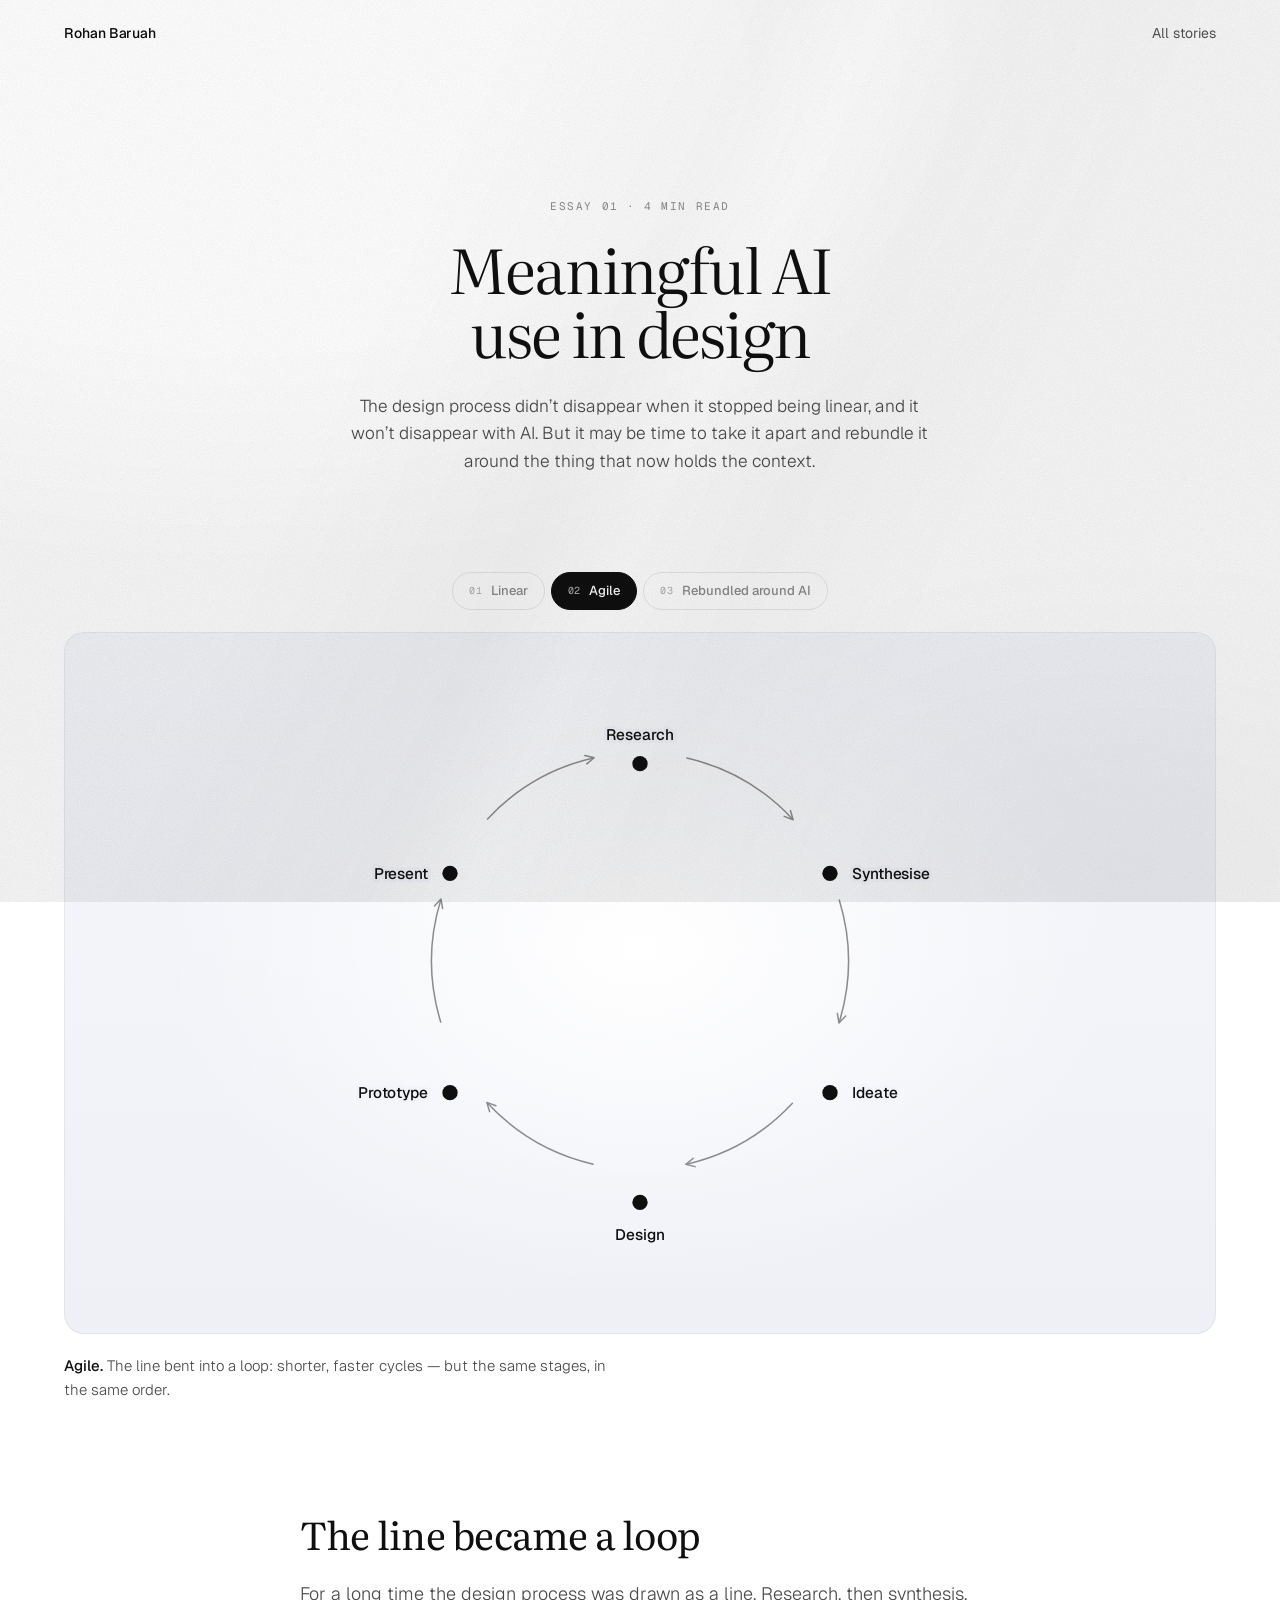
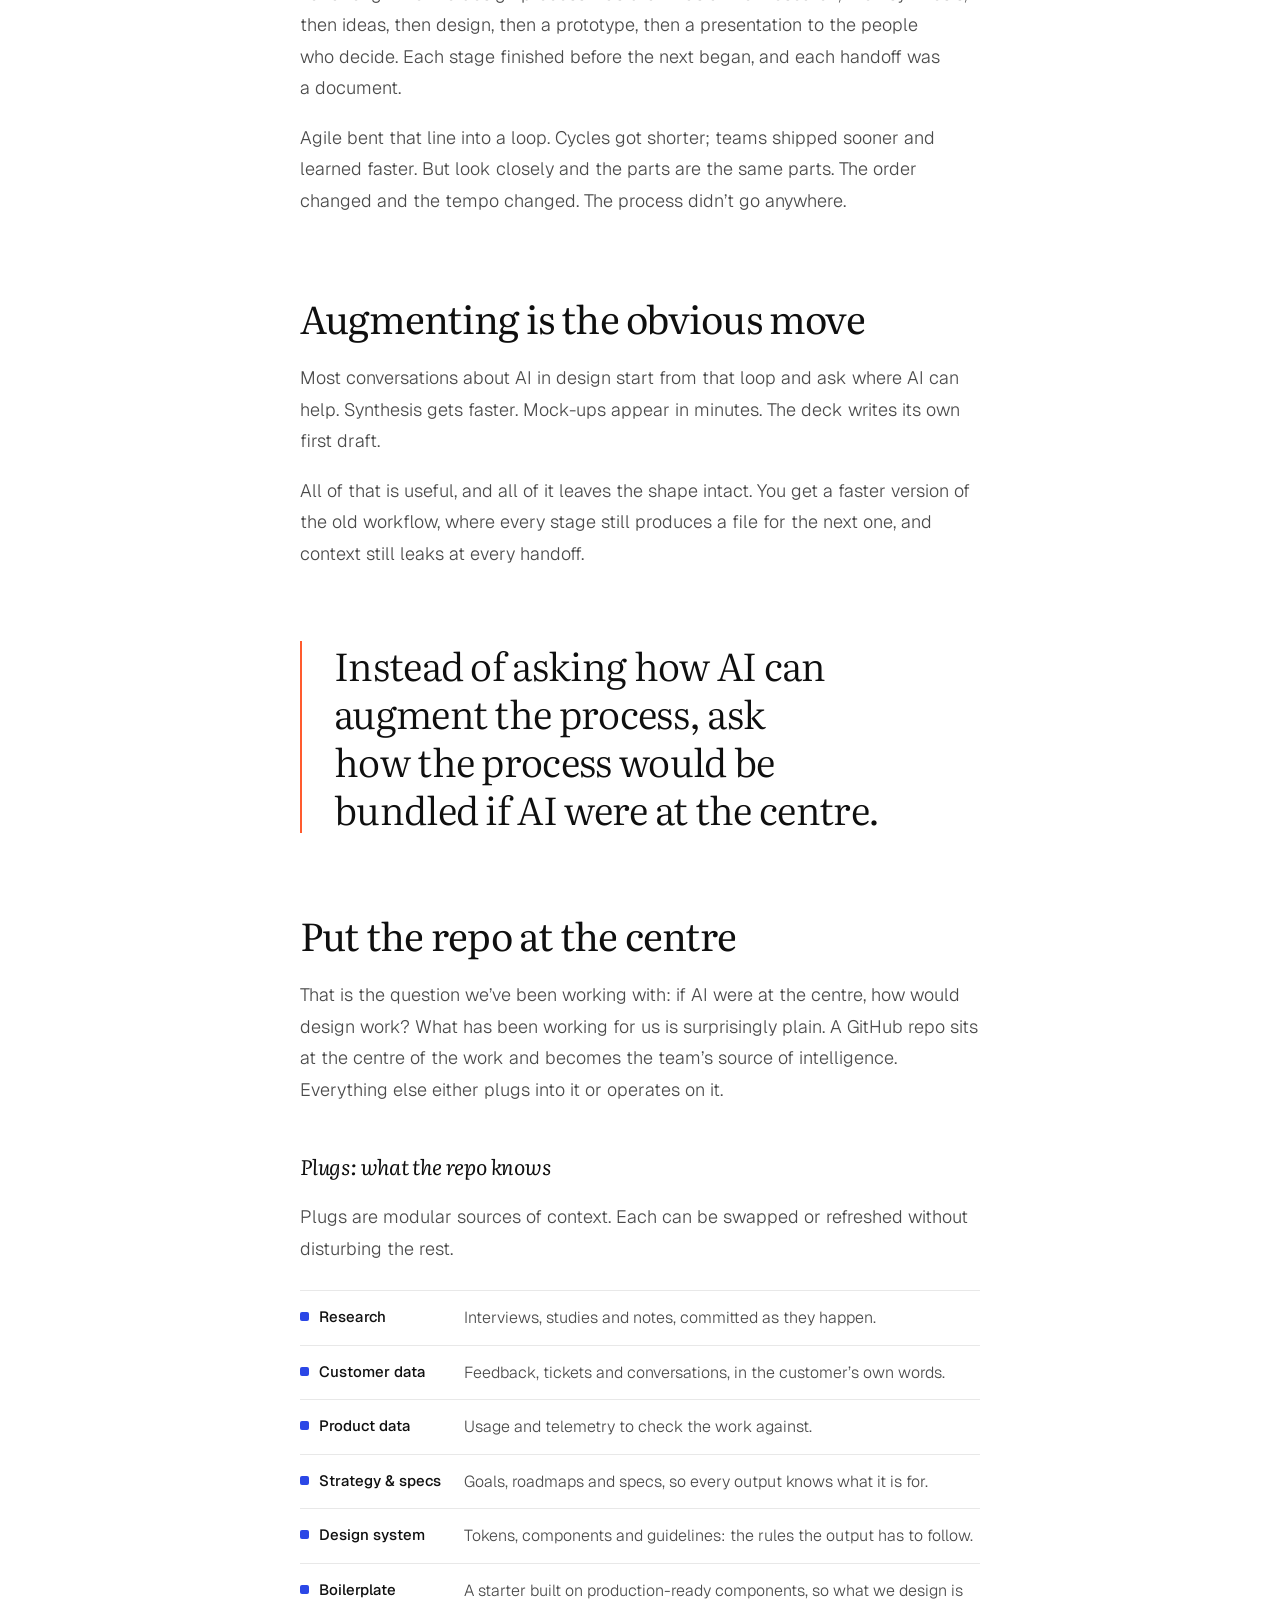
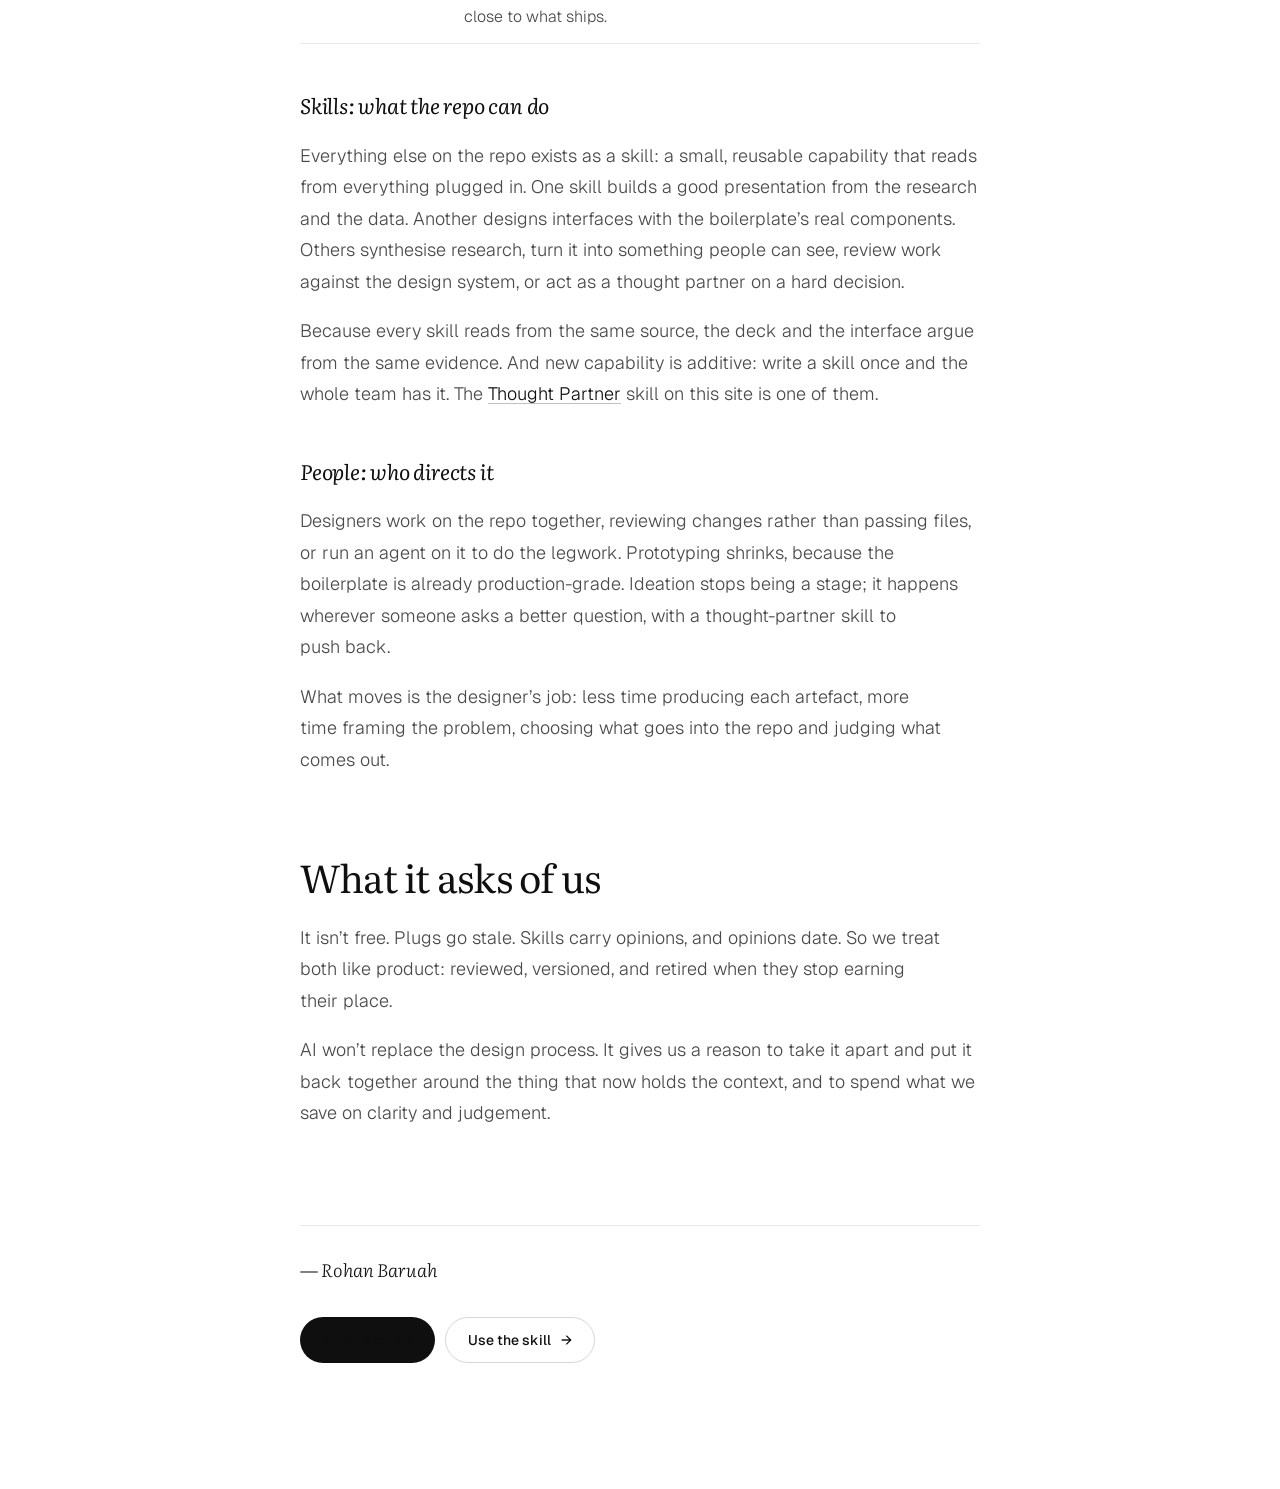
==== commit b6eed4ff: "Add files via upload" ====
--- a/meaningful-ai-use-in-design.html
+++ b/meaningful-ai-use-in-design.html
@@ -12,8 +12,8 @@
   <meta property="og:site_name" content="Rohan Baruah" />
   <meta property="og:title" content="Meaningful AI use in design — Rohan Baruah" />
   <meta property="og:description" content="The design process didn’t disappear when it stopped being linear, and it won’t disappear with AI. It may be time to rebundle it around a repo that holds the context." />
-  <meta property="og:url" content="__SITE__meaningful-ai-use-in-design.html" />
-  <meta property="og:image" content="__SITE__assets/og.png" />
+  <meta property="og:url" content="https://baruahr.github.io/rohan-baruah/meaningful-ai-use-in-design.html" />
+  <meta property="og:image" content="https://baruahr.github.io/rohan-baruah/assets/og.png" />
   <meta property="og:image:width" content="1200" />
   <meta property="og:image:height" content="630" />
   <meta name="twitter:card" content="summary_large_image" />
